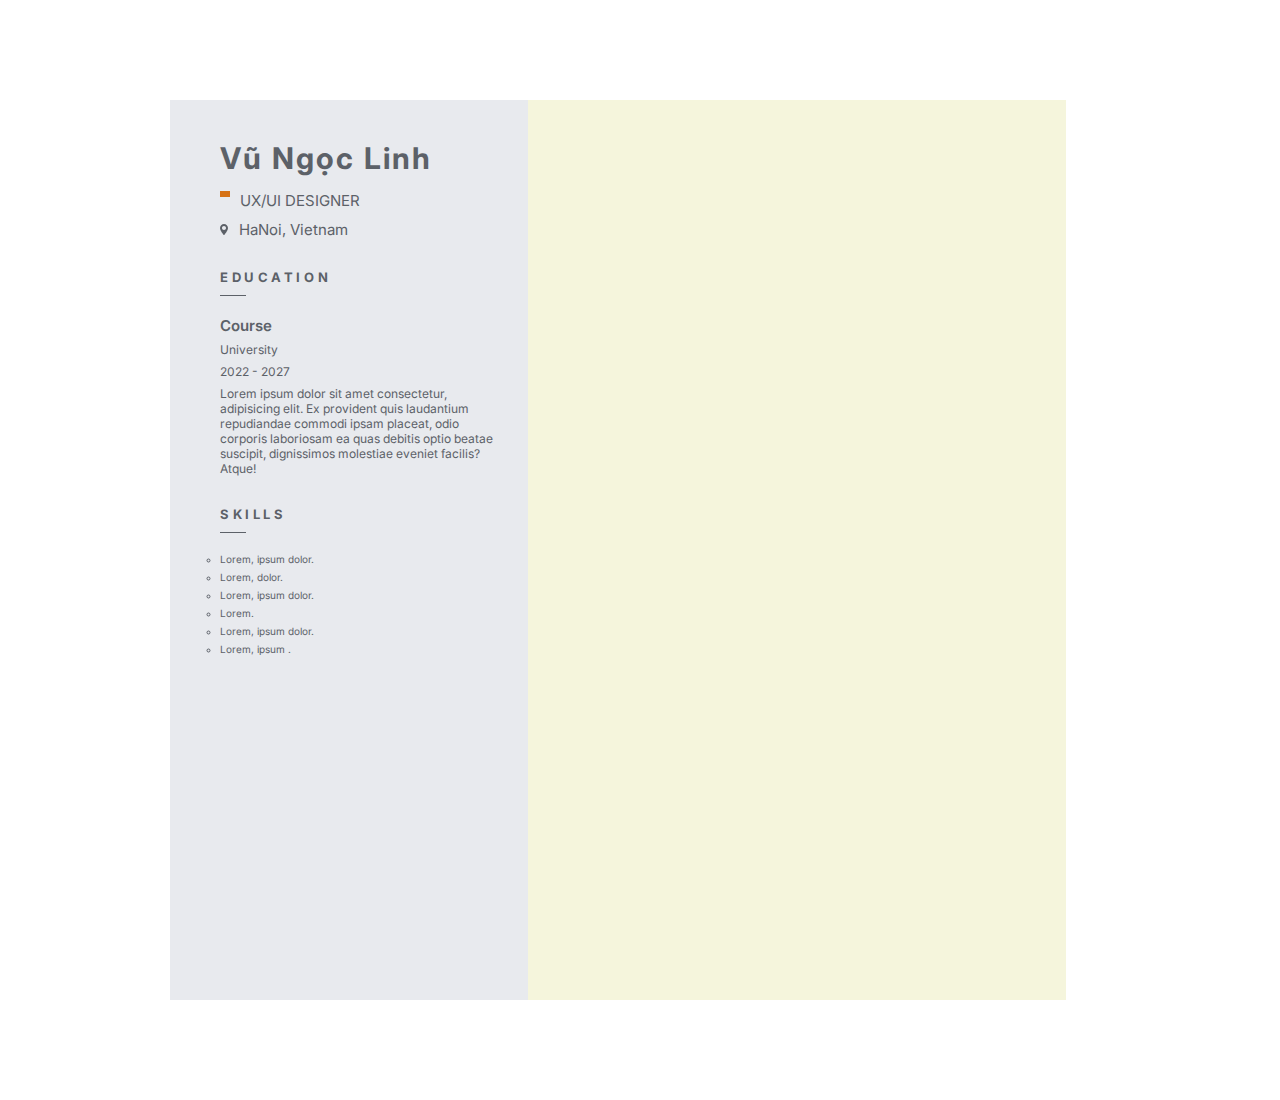
==== index.html @ 84063511 "up" ====
<!DOCTYPE html>
<html lang="vi">
  <head>
    <meta charset="UTF-8" />
    <meta name="viewport" content="width=device-width, initial-scale=1.0" />
    <!-- reset css-->
    <link rel="stylesheet" href="./assets/css/reset.css" />
    <!-- style -->
    <link rel="stylesheet" href="./assets/css/style.css" />
    <!-- FONT -->
    <link rel="preconnect" href="https://fonts.googleapis.com" />
    <link rel="preconnect" href="https://fonts.gstatic.com" crossorigin />
    <link
      href="https://fonts.googleapis.com/css2?family=Inter:ital,opsz,wght@0,14..32,100..900;1,14..32,100..900&display=swap"
      rel="stylesheet"
    />
    <title>CV Vũ Ngọc Linh</title>
  </head>
  <body>
    <div class="back">
      <div class="body-left">
        <div class="main-content">
          <div class="basic-info">
            <h1 class="name">Vũ Ngọc Linh</h1>
            <div class="field">
              <div class="field-icon"></div>
              <h3 class="field-text">UX/UI DESIGNER</h3>
            </div>
            <div class="location">
              <img src="./assets/img/Vector.svg" alt="location" />
              <h4 class="text-location">HaNoi, Vietnam</h4>
            </div>
          </div>
          <div class="education-info">
            <h2 class="edu-title">EDUCATION</h2>
            <div class="split-line"></div>
            <div class="course">
              <h3 class="title">Course</h3>
              <h4>University</h4>
              <h4>2022 - 2027</h4>
              <h4>
                Lorem ipsum dolor sit amet consectetur, adipisicing elit. Ex
                provident quis laudantium repudiandae commodi ipsam placeat,
                odio corporis laboriosam ea quas debitis optio beatae suscipit,
                dignissimos molestiae eveniet facilis? Atque!
              </h4>
            </div>
          </div>
          <div class="skill-info">
            <h2 class="skill-title">SKILLS</h2>
            <div class="split-line"></div>
            <ul>
              <li>Lorem, ipsum dolor.</li>
              <li>Lorem, dolor.</li>
              <li>Lorem, ipsum dolor.</li>
              <li>Lorem.</li>
              <li>Lorem, ipsum dolor.</li>
              <li>Lorem, ipsum .</li>
            </ul>
          </div>
        </div>
      </div>
    </div>
  </body>
</html>
---- assets/css/style.css ----
* {
  box-sizing: border-box;
}
html {
  font-size: 62.5%;
}
body {
  font-size: 1.6rem;
}
.back {
  background-color: beige;
  width: 70%;
  margin: 10rem 17rem;
  height: 100vh;
}
.body-left {
  width: 40%;
  height: 100%;
  background-color: #e8eaee;
}
.body-left .main-content {
  padding-left: 5rem;
  padding-top: 4rem;
  padding-right: 2rem;
}
.name {
  color: #5c6168;
  font-family: Inter;
  font-size: 3rem;
  font-style: normal;
  font-weight: 700;
  line-height: normal;
  letter-spacing: 2px;
}
.field {
  display: flex;

  padding-top: 1.5rem;
}
.field-text {
  color: #5c6168;
  font-family: Inter;
  font-size: 1.5rem;
  font-style: normal;
  font-weight: 400;
  line-height: normal;
  padding-left: 1rem;
}
.location {
  padding-top: 1rem;
  display: flex;
}
.text-location {
  padding-left: 1.1rem;
  width: 133px;
  color: #5c6168;
  font-family: Inter;
  font-size: 1.5rem;
  font-style: normal;
  font-weight: 400;
  line-height: normal;
}
.field-icon {
  width: 10px;
  height: 6px;
  flex-shrink: 0;
  background: #d67215;
}
.edu-title {
  padding-top: 3rem;
  color: #5c6168;
  font-family: Inter;
  font-size: 13px;
  font-style: normal;
  font-weight: 700;
  line-height: normal;
  letter-spacing: 3.575px;
}
.split-line {
  margin-top: 1rem;
  width: 26px;
  height: 1px;
  flex-shrink: 0;
  background-color: #5c6168;
}
.course .title {
  margin-top: 2rem;
  color: #5c6168;
  font-family: Inter;
  font-size: 1.5rem;
  font-style: normal;
  font-weight: 600;
  line-height: normal;
}
.course h4 {
  padding-top: 0.7rem;
  color: #5c6168;
  font-family: Inter;
  font-size: 1.2rem;
  font-style: normal;
  font-weight: 400;
  line-height: normal;
}
.skill-title {
  padding-top: 3rem;
  color: #5c6168;
  font-family: Inter;
  font-size: 13px;
  font-style: normal;
  font-weight: 700;
  line-height: normal;
  letter-spacing: 3.575px;
}
.skill-info ul {
  padding-top: 2rem;
}
.skill-info li {
  padding-bottom: 0.6rem;
  width: 130px;
  color: #5c6168;
  font-family: Inter;
  font-size: 10px;
  font-style: normal;
  font-weight: 400;
  line-height: normal;
  list-style-type: circle;
}
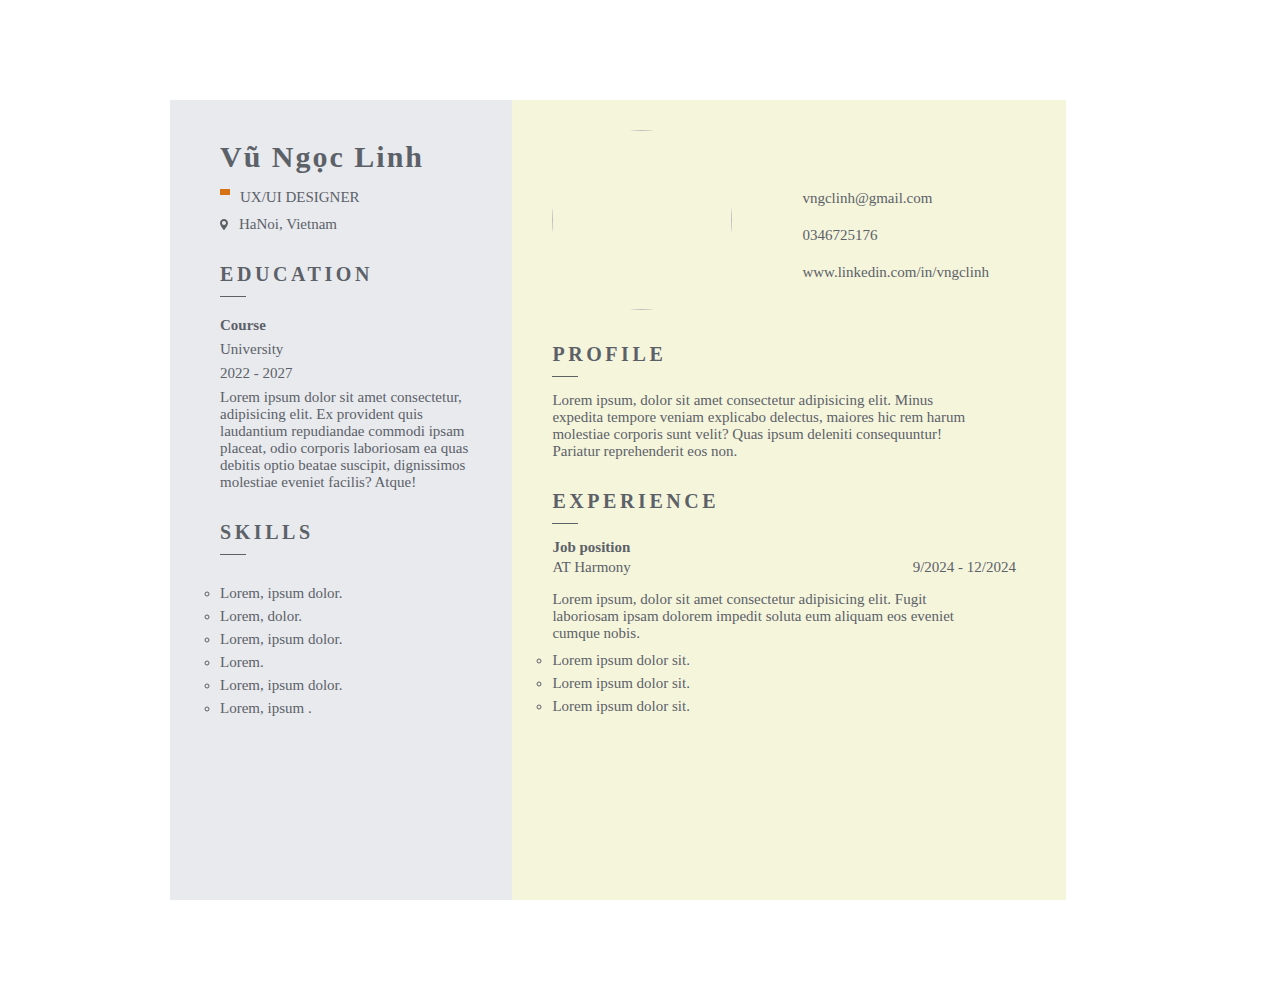
==== commit 055ba455: "update" ====
--- a/index.html
+++ b/index.html
@@ -11,8 +11,8 @@
     <link rel="preconnect" href="https://fonts.googleapis.com" />
     <link rel="preconnect" href="https://fonts.gstatic.com" crossorigin />
     <link
-      href="https://fonts.googleapis.com/css2?family=Inter:ital,opsz,wght@0,14..32,100..900;1,14..32,100..900&display=swap"
       rel="stylesheet"
+      href="https://cdnjs.cloudflare.com/ajax/libs/font-awesome/6.5.1/css/all.min.css"
     />
     <title>CV Vũ Ngọc Linh</title>
   </head>
@@ -47,7 +47,7 @@
             </div>
           </div>
           <div class="skill-info">
-            <h2 class="skill-title">SKILLS</h2>
+            <h2 class="edu-title">SKILLS</h2>
             <div class="split-line"></div>
             <ul>
               <li>Lorem, ipsum dolor.</li>
@@ -60,6 +60,60 @@
           </div>
         </div>
       </div>
+      <div class="body-right">
+        <div class="top">
+          <div class="photo">
+            <img src="./assets/img/photo.jpg" alt="" />
+          </div>
+          <div class="contact">
+            <div class="mail">
+              <img src="./assets/img/mail.svg" alt="" />
+              <h6>vngclinh@gmail.com</h6>
+            </div>
+            <div class="phone">
+              <img src="./assets/img/phone.svg" alt="" />
+              <h6>0346725176</h6>
+            </div>
+            <div class="linkin">
+              <img src="./assets/img/linkin.svg" alt="" />
+              <h6>www.linkedin.com/in/vngclinh</h6>
+            </div>
+          </div>
+        </div>
+        <div class="bottom">
+          <div class="profile-info">
+            <h2 class="edu-title">PROFILE</h2>
+            <div class="split-line"></div>
+            <h4>
+              Lorem ipsum, dolor sit amet consectetur adipisicing elit. Minus
+              expedita tempore veniam explicabo delectus, maiores hic rem harum
+              molestiae corporis sunt velit? Quas ipsum deleniti consequuntur!
+              Pariatur reprehenderit eos non.
+            </h4>
+          </div>
+          <div class="experience">
+            <h2 class="edu-title">EXPERIENCE</h2>
+            <div class="split-line"></div>
+            <div class="job-exp">
+              <h3 class="title">Job position</h3>
+              <div class="detail">
+                <h3 class="company">AT Harmony</h3>
+                <h3 class="duration">9/2024 - 12/2024</h3>
+              </div>
+              <h4>
+                Lorem ipsum, dolor sit amet consectetur adipisicing elit. Fugit
+                laboriosam ipsam dolorem impedit soluta eum aliquam eos eveniet
+                cumque nobis.
+              </h4>
+              <ul class="skill-list">
+                <li>Lorem ipsum dolor sit.</li>
+                <li>Lorem ipsum dolor sit.</li>
+                <li>Lorem ipsum dolor sit.</li>
+              </ul>
+            </div>
+          </div>
+        </div>
+      </div>
     </div>
   </body>
 </html>
--- a/assets/css/style.css
+++ b/assets/css/style.css
@@ -8,10 +8,11 @@
   font-size: 1.6rem;
 }
 .back {
+  display: flex;
   background-color: beige;
   width: 70%;
   margin: 10rem 17rem;
-  height: 100vh;
+  height: 800px;
 }
 .body-left {
   width: 40%;
@@ -70,7 +71,7 @@
   padding-top: 3rem;
   color: #5c6168;
   font-family: Inter;
-  font-size: 13px;
+  font-size: 2rem;
   font-style: normal;
   font-weight: 700;
   line-height: normal;
@@ -96,7 +97,7 @@
   padding-top: 0.7rem;
   color: #5c6168;
   font-family: Inter;
-  font-size: 1.2rem;
+  font-size: 1.5rem;
   font-style: normal;
   font-weight: 400;
   line-height: normal;
@@ -116,12 +117,114 @@
 }
 .skill-info li {
   padding-bottom: 0.6rem;
-  width: 130px;
-  color: #5c6168;
-  font-family: Inter;
-  font-size: 10px;
+  color: #5c6168;
+  font-family: Inter;
+  font-size: 1.5rem;
   font-style: normal;
   font-weight: 400;
   line-height: normal;
   list-style-type: circle;
 }
+.body-right {
+  margin-top: 3rem;
+  margin-left: 4rem;
+  width: 60%;
+}
+.contact {
+  margin-top: 6rem;
+  margin-left: 5rem;
+}
+.mail {
+  margin-bottom: 2rem;
+  display: flex;
+  align-items: center;
+}
+.phone {
+  margin-bottom: 2rem;
+  display: flex;
+  align-items: center;
+}
+.linkin {
+  margin-bottom: 2rem;
+  display: flex;
+  align-items: center;
+}
+.contact h6 {
+  padding-left: 2rem;
+  color: #5c6168;
+  font-family: Inter;
+  font-size: 1.5rem;
+  font-style: normal;
+  font-weight: 400;
+  line-height: normal;
+}
+.contact img {
+  width: 15x;
+  height: 15px;
+}
+.photo img {
+  width: 18rem;
+  height: 18rem;
+  border-radius: 50%;
+  object-fit: cover;
+}
+.body-right .top {
+  display: flex;
+}
+.bottom {
+  padding-right: 5rem;
+}
+.bottom h4 {
+  color: #5c6168;
+  padding-top: 1.5rem;
+  padding-right: 4rem;
+  font-family: Inter;
+  font-size: 1.5rem;
+  font-style: normal;
+  font-weight: 400;
+  line-height: normal;
+}
+.job-exp .title {
+  padding-top: 1.5rem;
+  color: #5c6168;
+  font-family: Inter;
+  font-size: 1.5rem;
+  font-style: normal;
+  font-weight: 600;
+  line-height: normal;
+}
+.job-exp .detail {
+  margin-top: 0.3rem;
+  display: flex;
+}
+.job-exp .company {
+  color: #5c6168;
+  font-family: Inter;
+  font-size: 1.5rem;
+  font-style: normal;
+  font-weight: 400;
+  line-height: normal;
+}
+.job-exp .detail .duration {
+  color: #5c6168;
+  text-align: right;
+  font-family: Inter;
+  font-size: 1.5rem;
+  font-style: normal;
+  font-weight: 400;
+  line-height: normal;
+  margin-left: auto;
+}
+ul {
+  margin-top: 1rem;
+}
+.skill-list li {
+  padding-bottom: 0.6rem;
+  color: #5c6168;
+  font-family: Inter;
+  font-size: 1.5rem;
+  font-style: normal;
+  font-weight: 400;
+  line-height: normal;
+  list-style-type: circle;
+}
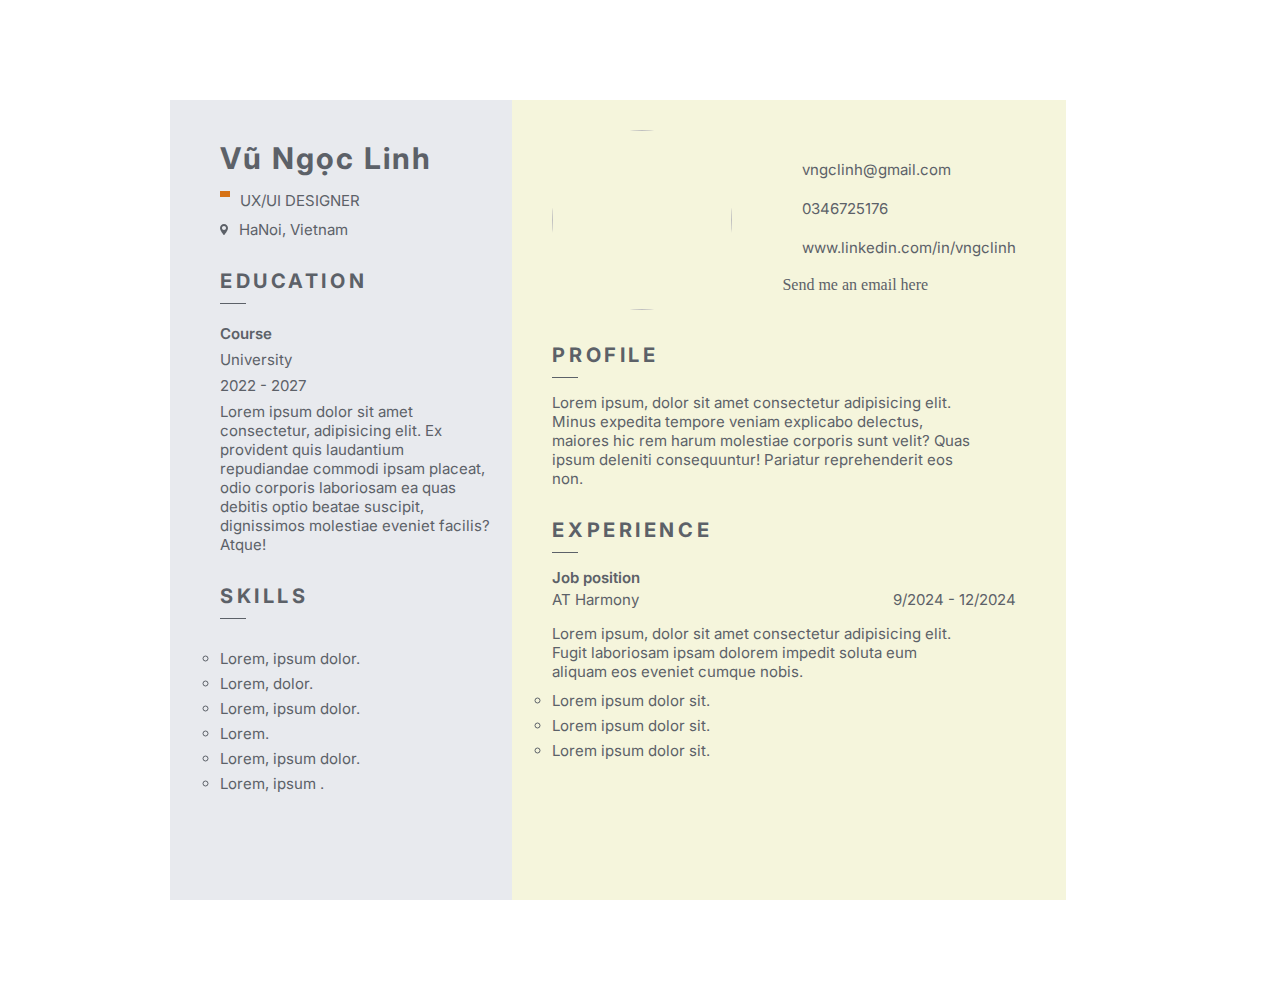
==== commit 9e787f40: "send mail" ====
--- a/index.html
+++ b/index.html
@@ -10,6 +10,11 @@
     <!-- FONT -->
     <link rel="preconnect" href="https://fonts.googleapis.com" />
     <link rel="preconnect" href="https://fonts.gstatic.com" crossorigin />
+    <link
+      href="https://fonts.googleapis.com/css2?family=Inter:ital,opsz,wght@0,14..32,100..900;1,14..32,100..900&display=swap"
+      rel="stylesheet"
+    />
+    <!-- font awesome -->
     <link
       rel="stylesheet"
       href="https://cdnjs.cloudflare.com/ajax/libs/font-awesome/6.5.1/css/all.min.css"
@@ -78,6 +83,11 @@
               <img src="./assets/img/linkin.svg" alt="" />
               <h6>www.linkedin.com/in/vngclinh</h6>
             </div>
+            <div class="send-email">
+              <a href="#" class="click-to-send" onclick="openPopup()"
+                >Send me an email here</a
+              >
+            </div>
           </div>
         </div>
         <div class="bottom">
@@ -115,5 +125,6 @@
         </div>
       </div>
     </div>
+    <script src="sendmail.js"></script>
   </body>
 </html>
--- a/assets/css/style.css
+++ b/assets/css/style.css
@@ -1,5 +1,6 @@
 * {
   box-sizing: border-box;
+  font-family: "Inter", sans-serif;
 }
 html {
   font-size: 62.5%;
@@ -131,7 +132,7 @@
   width: 60%;
 }
 .contact {
-  margin-top: 6rem;
+  margin-top: 3rem;
   margin-left: 5rem;
 }
 .mail {
@@ -148,6 +149,13 @@
   margin-bottom: 2rem;
   display: flex;
   align-items: center;
+}
+.click-to-send {
+  text-decoration: none;
+  color: #5c6168;
+}
+.click-to-send:hover {
+  color: black;
 }
 .contact h6 {
   padding-left: 2rem;
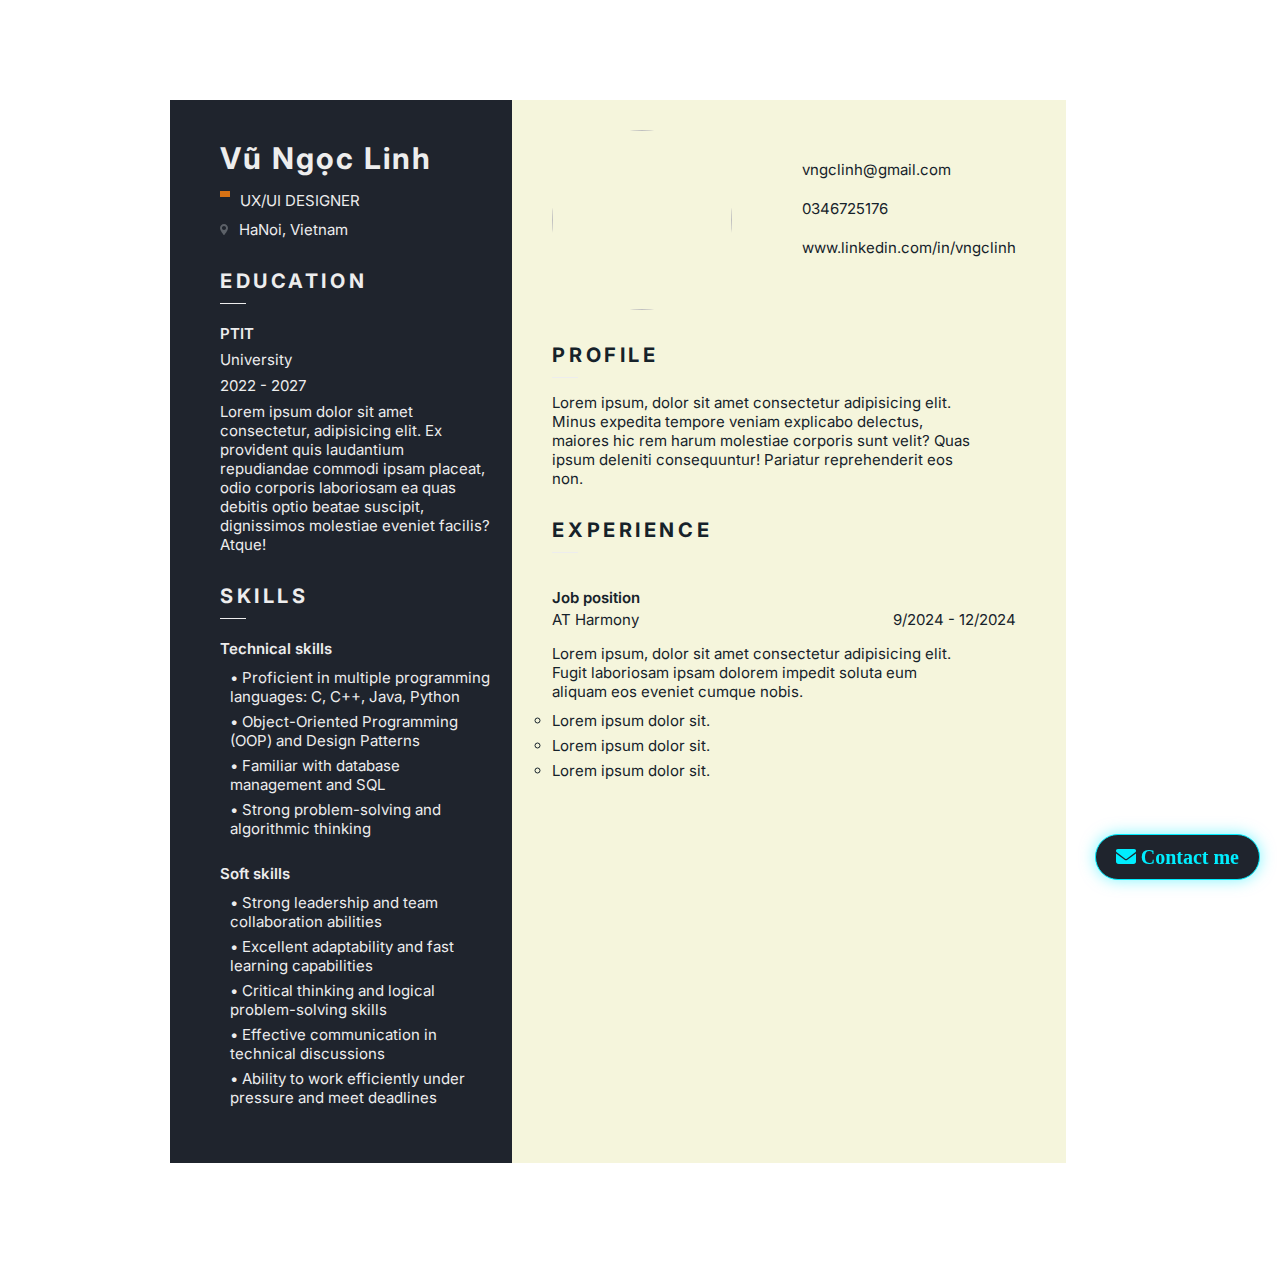
==== commit 6e779f93: "a" ====
--- a/index.html
+++ b/index.html
@@ -40,7 +40,7 @@
             <h2 class="edu-title">EDUCATION</h2>
             <div class="split-line"></div>
             <div class="course">
-              <h3 class="title">Course</h3>
+              <h3 class="title">PTIT</h3>
               <h4>University</h4>
               <h4>2022 - 2027</h4>
               <h4>
@@ -54,14 +54,24 @@
           <div class="skill-info">
             <h2 class="edu-title">SKILLS</h2>
             <div class="split-line"></div>
+          <p class="title">Technical skills
+                      <ul>
+                        <li>Proficient in multiple programming languages: C, C++, Java, Python                        </li>
+                        <li>Object-Oriented Programming (OOP) and Design Patterns                        </li>
+                        <li>Familiar with database management and SQL</li>
+                        <li>Strong problem-solving and algorithmic thinking                        </li>
+                      </ul>
+          </p>
+          <p class="title">Soft skills
             <ul>
-              <li>Lorem, ipsum dolor.</li>
-              <li>Lorem, dolor.</li>
-              <li>Lorem, ipsum dolor.</li>
-              <li>Lorem.</li>
-              <li>Lorem, ipsum dolor.</li>
-              <li>Lorem, ipsum .</li>
+              <li>Strong leadership and team collaboration abilities              </li>
+              <li>Excellent adaptability and fast learning capabilities              </li>
+              <li>Critical thinking and logical problem-solving skills              </li>
+              <li>Effective communication in technical discussions              </li>
+              <li>Ability to work efficiently under pressure and meet deadlines
+              </li>
             </ul>
+          </p>
           </div>
         </div>
       </div>
@@ -82,11 +92,6 @@
             <div class="linkin">
               <img src="./assets/img/linkin.svg" alt="" />
               <h6>www.linkedin.com/in/vngclinh</h6>
-            </div>
-            <div class="send-email">
-              <a href="#" class="click-to-send" onclick="openPopup()"
-                >Send me an email here</a
-              >
             </div>
           </div>
         </div>
@@ -125,6 +130,12 @@
         </div>
       </div>
     </div>
+    <div class="contact-btn">
+<a href="/sendmail.html">
+        <i class="fa-solid fa-envelope"></i>
+        <span>Contact me</span>
+</a>
+  </div>
     <script src="sendmail.js"></script>
   </body>
 </html>
--- a/assets/css/style.css
+++ b/assets/css/style.css
@@ -2,10 +2,14 @@
   box-sizing: border-box;
   font-family: "Inter", sans-serif;
 }
+:root {
+  --text-color: #ededed;
+}
 html {
   font-size: 62.5%;
 }
 body {
+  color: var(--text-color);
   font-size: 1.6rem;
 }
 .back {
@@ -13,20 +17,19 @@
   background-color: beige;
   width: 70%;
   margin: 10rem 17rem;
-  height: 800px;
 }
 .body-left {
   width: 40%;
   height: 100%;
-  background-color: #e8eaee;
+  background-color: #1f242d;
 }
 .body-left .main-content {
   padding-left: 5rem;
   padding-top: 4rem;
   padding-right: 2rem;
+  padding-bottom: 5rem;
 }
 .name {
-  color: #5c6168;
   font-family: Inter;
   font-size: 3rem;
   font-style: normal;
@@ -40,7 +43,6 @@
   padding-top: 1.5rem;
 }
 .field-text {
-  color: #5c6168;
   font-family: Inter;
   font-size: 1.5rem;
   font-style: normal;
@@ -55,7 +57,6 @@
 .text-location {
   padding-left: 1.1rem;
   width: 133px;
-  color: #5c6168;
   font-family: Inter;
   font-size: 1.5rem;
   font-style: normal;
@@ -70,7 +71,6 @@
 }
 .edu-title {
   padding-top: 3rem;
-  color: #5c6168;
   font-family: Inter;
   font-size: 2rem;
   font-style: normal;
@@ -83,11 +83,10 @@
   width: 26px;
   height: 1px;
   flex-shrink: 0;
-  background-color: #5c6168;
-}
-.course .title {
+  background-color: var(--text-color);
+}
+.title {
   margin-top: 2rem;
-  color: #5c6168;
   font-family: Inter;
   font-size: 1.5rem;
   font-style: normal;
@@ -96,7 +95,6 @@
 }
 .course h4 {
   padding-top: 0.7rem;
-  color: #5c6168;
   font-family: Inter;
   font-size: 1.5rem;
   font-style: normal;
@@ -105,7 +103,6 @@
 }
 .skill-title {
   padding-top: 3rem;
-  color: #5c6168;
   font-family: Inter;
   font-size: 13px;
   font-style: normal;
@@ -113,18 +110,20 @@
   line-height: normal;
   letter-spacing: 3.575px;
 }
-.skill-info ul {
-  padding-top: 2rem;
-}
+/* .skill-info ul {
+  padding-top: 1rem;
+} */
 .skill-info li {
+  padding-left: 10px;
   padding-bottom: 0.6rem;
-  color: #5c6168;
-  font-family: Inter;
-  font-size: 1.5rem;
-  font-style: normal;
-  font-weight: 400;
-  line-height: normal;
-  list-style-type: circle;
+  font-family: Inter;
+  font-size: 1.5rem;
+  font-style: normal;
+  font-weight: 400;
+  line-height: normal;
+}
+.skill-info li::before {
+  content: "• "; /* Biểu tượng đầu dòng */
 }
 .body-right {
   margin-top: 3rem;
@@ -151,15 +150,16 @@
   align-items: center;
 }
 .click-to-send {
+  font-size: 1.5rem;
+  font-weight: 600;
+  color: #16222a;
   text-decoration: none;
-  color: #5c6168;
 }
 .click-to-send:hover {
   color: black;
 }
 .contact h6 {
   padding-left: 2rem;
-  color: #5c6168;
   font-family: Inter;
   font-size: 1.5rem;
   font-style: normal;
@@ -183,7 +183,6 @@
   padding-right: 5rem;
 }
 .bottom h4 {
-  color: #5c6168;
   padding-top: 1.5rem;
   padding-right: 4rem;
   font-family: Inter;
@@ -194,7 +193,6 @@
 }
 .job-exp .title {
   padding-top: 1.5rem;
-  color: #5c6168;
   font-family: Inter;
   font-size: 1.5rem;
   font-style: normal;
@@ -206,7 +204,6 @@
   display: flex;
 }
 .job-exp .company {
-  color: #5c6168;
   font-family: Inter;
   font-size: 1.5rem;
   font-style: normal;
@@ -214,7 +211,6 @@
   line-height: normal;
 }
 .job-exp .detail .duration {
-  color: #5c6168;
   text-align: right;
   font-family: Inter;
   font-size: 1.5rem;
@@ -228,7 +224,6 @@
 }
 .skill-list li {
   padding-bottom: 0.6rem;
-  color: #5c6168;
   font-family: Inter;
   font-size: 1.5rem;
   font-style: normal;
@@ -236,3 +231,32 @@
   line-height: normal;
   list-style-type: circle;
 }
+.body-right {
+  color: #16222a !important;
+}
+.contact-btn {
+  border: solid 1px #0ef;
+  position: fixed;
+  bottom: 20px;
+  right: 20px;
+  background-color: #1f242d;
+  padding: 12px 20px;
+  border-radius: 30px;
+  display: flex;
+  align-items: center;
+  gap: 10px;
+  font-size: 2rem;
+  font-weight: bold;
+  cursor: pointer;
+  transition: background-color 0.3s ease, transform 0.2s ease;
+  box-shadow: 0 0 15px rgba(0, 238, 255, 0.5);
+}
+.contact-btn i {
+  color: #0ef;
+}
+.contact-btn span {
+  color: #0ef;
+}
+.contact-btn a {
+  text-decoration: none;
+}
